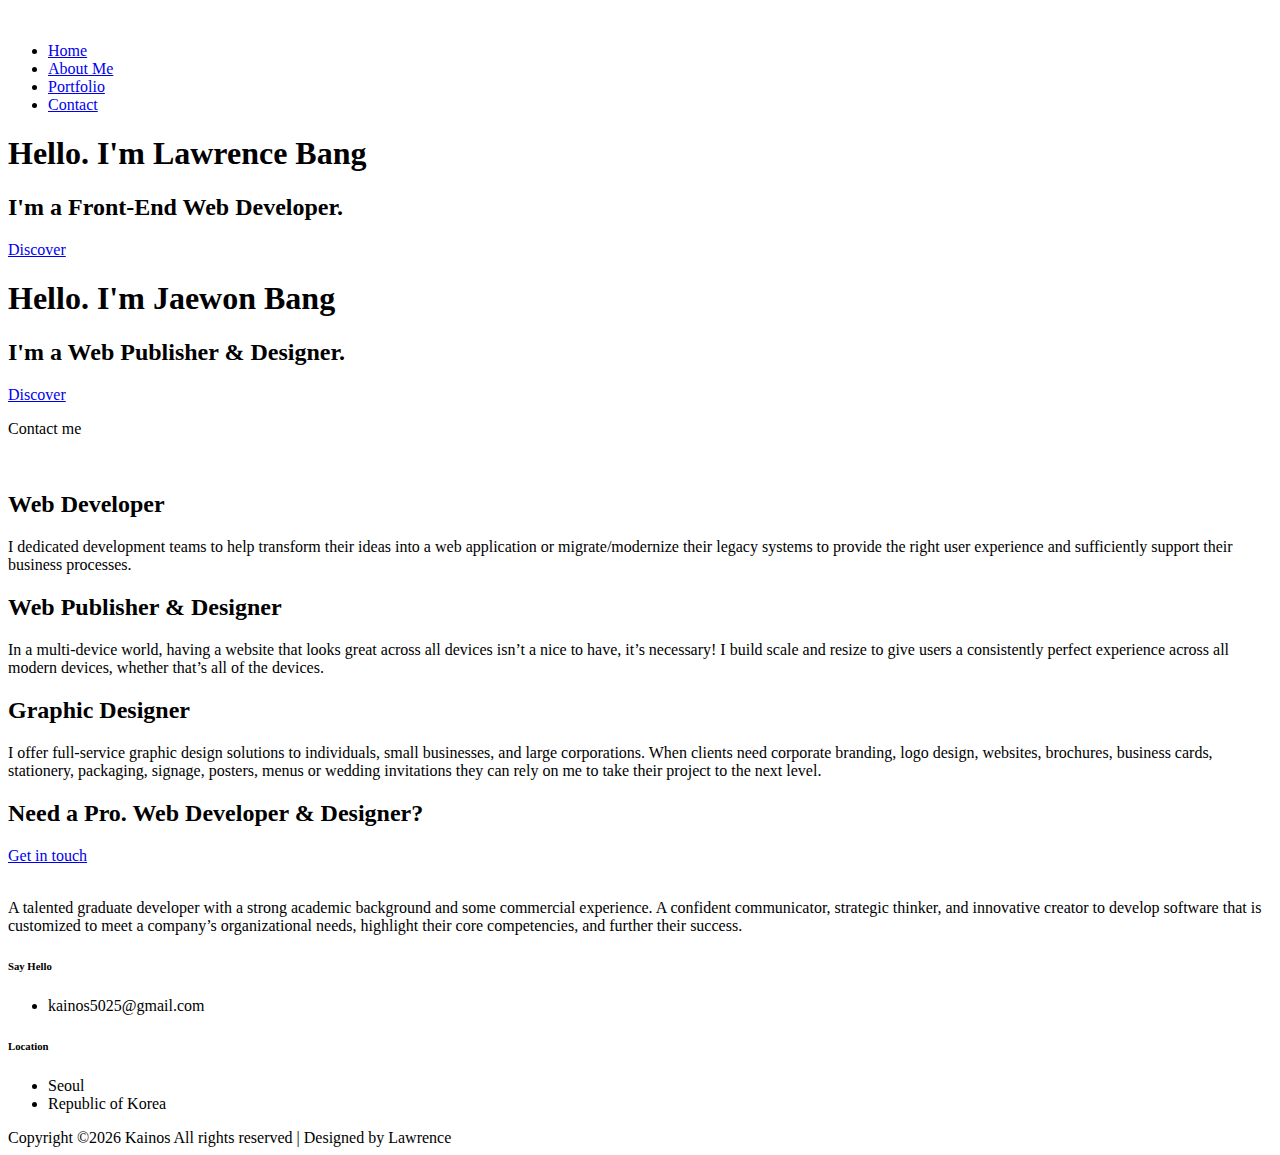
==== index.html @ b934df01 "index" ====
<!DOCTYPE html>
<html lang="zxx">
<head>
	<title>Kainos - Lawrence's Portfolio</title>
	<meta charset="UTF-8">
	<meta name="description" content="Lawrence's Portfolio">
	<meta name="keywords" content="lawrence, portfolio, front-end, webdesigner">
	<meta name="viewport" content="width=device-width, initial-scale=1.0">
	<!-- Favicon -->
	<link href="img/favicon.ico" rel="shortcut icon"/>

	<!-- Google Font -->
	<link href="https://fonts.googleapis.com/css?family=Montserrat:400,400i,500,500i,600,600i,700,700i" rel="stylesheet">

	<!-- Stylesheets -->
	<link rel="stylesheet" href="css/bootstrap.min.css"/>
	<link rel="stylesheet" href="css/font-awesome.min.css"/>
	<link rel="stylesheet" href="css/owl.carousel.min.css"/>
	<link rel="stylesheet" href="css/fullpage.min.css"/>
	<link rel="stylesheet" href="css/magnific-popup.css"/>

	<!-- Main Stylesheets -->
	<link rel="stylesheet" href="css/style.css"/>

	<!--[if lt IE 9]>
		<script src="https://oss.maxcdn.com/html5shiv/3.7.2/html5shiv.min.js"></script>
		<script src="https://oss.maxcdn.com/respond/1.4.2/respond.min.js"></script>
	<![endif]-->

</head>
<body class="home-page">
	<!-- Page Preloder -->
	<div id="preloder">
		<div class="loader"></div>
	</div>

	<!-- Header Section -->
	<header class="header-section">
		<div class="header-warp">
			<!-- logo -->
			<a href="index.html" class="site-logo">
				<img src="img/logo.png" alt="">
			</a>
			<div class="header-social">
				<!-- <a href=""><i class="fa fa-pinterest"></i></a> -->
				<a href=""><i class="fa fa-facebook"></i></a>
				<a href=""><i class="fa fa-instagram"></i></a>
				<!-- <a href=""><i class="fa fa-twitter"></i></a> -->
				<!-- <a href=""><i class="fa fa-dribbble"></i></a> -->
				<!-- <a href=""><i class="fa fa-behance"></i></a> -->
			</div>
			<div class="nav-switch">
				<i class="fa fa-bars"></i>
			</div>
			<!-- menu -->
			<ul class="main-menu">
				<li><a href="index.html">Home</a></li>
				<li><a href="home-2.html">About Me</a></li>
				<li><a href="portfolio.html">Portfolio</a></li>
				<!-- <li><a href="blog.html">News</a></li> -->
				<li><a href="contact.html">Contact</a></li>
			</ul>
		</div>
	</header>
	<!-- Header Section end-->
	                    
	<div id="fullpage">
		<!-- Hero section -->
		<div class="section fp-auto-height" id="hero-section">
			<div class="hero-slider owl-carousel">
				<div class="hs-item set-bg" data-setbg="./img/slider/1.jpg">
					<div class="container text-white">
						<h1>Hello. I'm Lawrence Bang</h1>
						<h2>I'm a Front-End Web Developer.</h2>
						<div class="site-btn animated fadeInUp"><a href="#about"><span>Discover</span></a></div>
					</div>
				</div>
				<div class="hs-item set-bg" data-setbg="./img/slider/2.jpg">
					<div class="container text-white">
						<h1>Hello. I'm Jaewon Bang</h1>
						<h2>I'm a Web Publisher & Designer.</h2>
						<div class="site-btn animated fadeInUp"><a href="#about"><span>Discover</span></a></div>
					</div>
				</div>
			</div>
			<div class="slide-num-holder" id="snh-1"></div>
			<!-- <div class="down-sign">
				<h6>Discover</h6>
				<a href="#about"><img src="img/icons/arrow-down.png" alt=""></a>
			</div> -->
			<div class="contact-link">
				<p>Contact me</p>
				<a href="contact.html"><img src="img/contact.jpg" alt=""></a>
			</div>
		</div>
		<!-- Hero section end -->
		
		<!-- About one Section -->
		<div class="section about-section about-one set-bg" data-setbg="./img/section-bg/1.jpg" id="about">
			<div class="about-content-warp text-white">
				<h2>Web Developer</h2>
				<p>
					I dedicated development teams to help transform their ideas into a web application or migrate/modernize their legacy systems to provide the right user experience and sufficiently support their business processes.
				</p>
				<!-- <div class="site-btn"><span>Read More</span></div> -->
			</div>
		</div>
		<!-- About one Section end-->

		<!-- About two Section -->
		<div class="section about-section about-two set-bg" data-setbg="./img/section-bg/2.jpg">
			<div class="about-content-warp">
				<h2>Web Publisher & Designer</h2>
				<p>
					In a multi-device world, having a website that looks great across all devices isn’t a nice to have, it’s necessary! I build scale and resize to give users a consistently perfect experience across all modern devices, whether that’s all of the devices.
				</p>
				<!-- <div class="site-btn"><span>Read More</span></div> -->
			</div>
		</div>
		<!-- About two Section end -->

		<!-- About three Section -->
		<div class="section about-section about-three set-bg" data-setbg="./img/section-bg/3.jpg">
			<div class="about-content-warp text-white">
				<h2>Graphic Designer</h2>
				<p>
					I offer full-service graphic design solutions to individuals, small businesses, and large corporations. When clients need corporate branding, logo design, websites, brochures, business cards, stationery, packaging, signage, posters, menus or wedding invitations they can rely on me to take their project to the next level.
				</p>
				<!-- <div class="site-btn"><span>Read More</span></div> -->
			</div>
		</div>
		<!-- About three Section end-->
	</div>

	<!-- Banner Section -->
	<section class="banner-section set-bg" data-setbg="./img/banner-bg.jpg">
		<div class="container">
			<div class="row">
				<div class="col-lg-9">
					<h2>Need a Pro. Web Developer & Designer?</h2>
				</div>
				<div class="col-lg-3 text-lg-right text-left">
					<a href="contact.html"><div class="site-btn"><span>Get in touch</span></div></a>
				</div>
			</div>
		</div>
	</section>
	<!-- Banner Section end -->

	<!-- Footer Section -->
	<footer class="footer-section set-bg" data-setbg="img/footer-bg.jpg">
		<div class="container">
			<div class="row">
				<div class="col-lg-6">
					<div class="footer-about">
						<img src="img/logo.png" alt="">
						<p>
							A talented graduate developer with a strong academic background and some commercial experience. A confident communicator, strategic thinker, and innovative creator to develop software that is customized to meet a company’s organizational needs, highlight their core competencies, and further their success.
						</p>
					</div>	
				</div>
				<div class="col-lg-3 col-md-6">
					<div class="footer-info">
						<h6>Say Hello</h6>
						<ul>
							<!-- <li>+82 10 4678 0327</li> -->
							<li>kainos5025@gmail.com</li>
						</ul>
					</div>
				</div>
				<div class="col-lg-3 col-md-6">
					<div class="footer-info">
						<h6>Location</h6>
						<ul>
							<li>Seoul</li>
							<li>Republic of Korea</li>
						</ul>
					</div>
				</div>
			</div>

Copyright &copy;<script>document.write(new Date().getFullYear());</script> Kainos All rights reserved | Designed by <i class="fa fa-heart-o" aria-hidden="true"></i> Lawrence</a>

		</div>
	</footer>
	<!-- Footer Section end-->


	<!--====== Javascripts & Jquery ======-->
	<script src="js/jquery-3.2.1.min.js"></script>
	<script src="js/owl.carousel.min.js"></script>
	<script src="js/mixitup.min.js"></script>
	<script src="js/masonry.pkgd.min.js"></script>
	<script src="js/fullpage.min.js"></script>
	<script src="js/main.js"></script>

	</body>
</html>
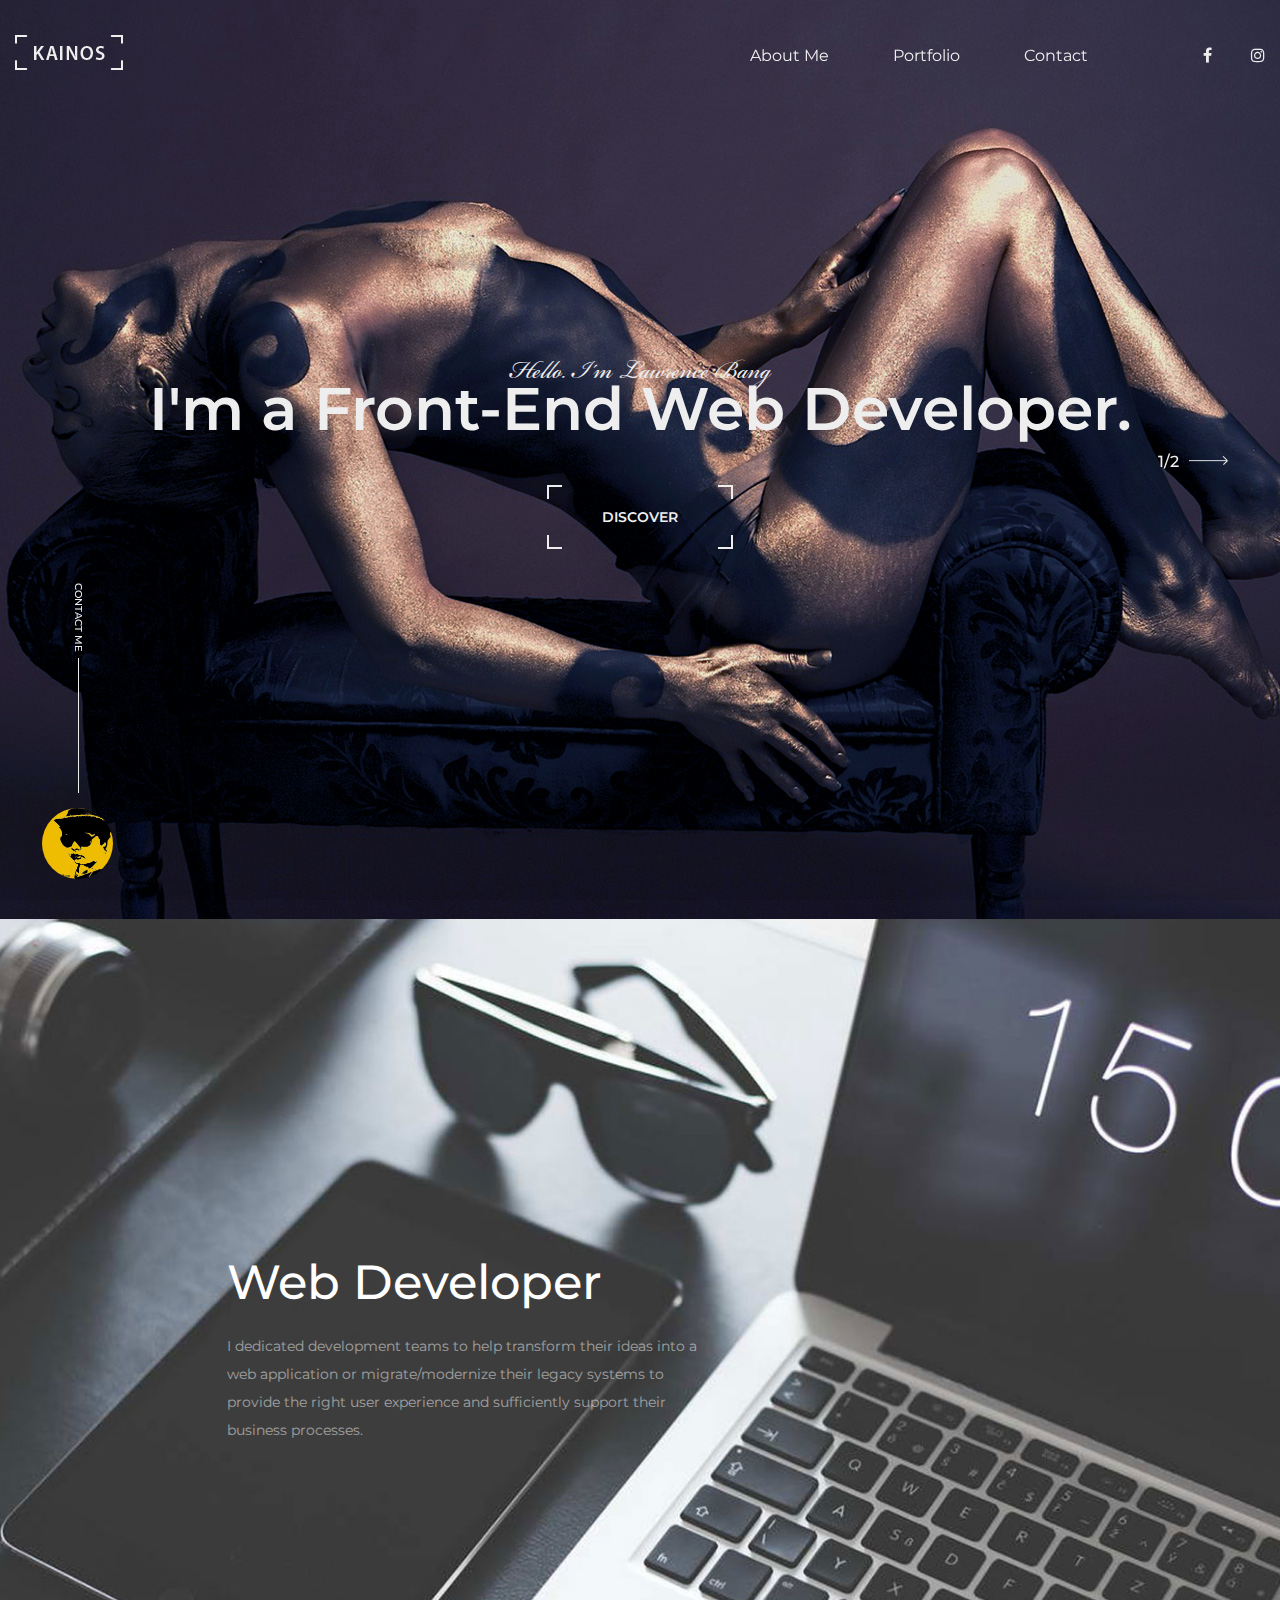
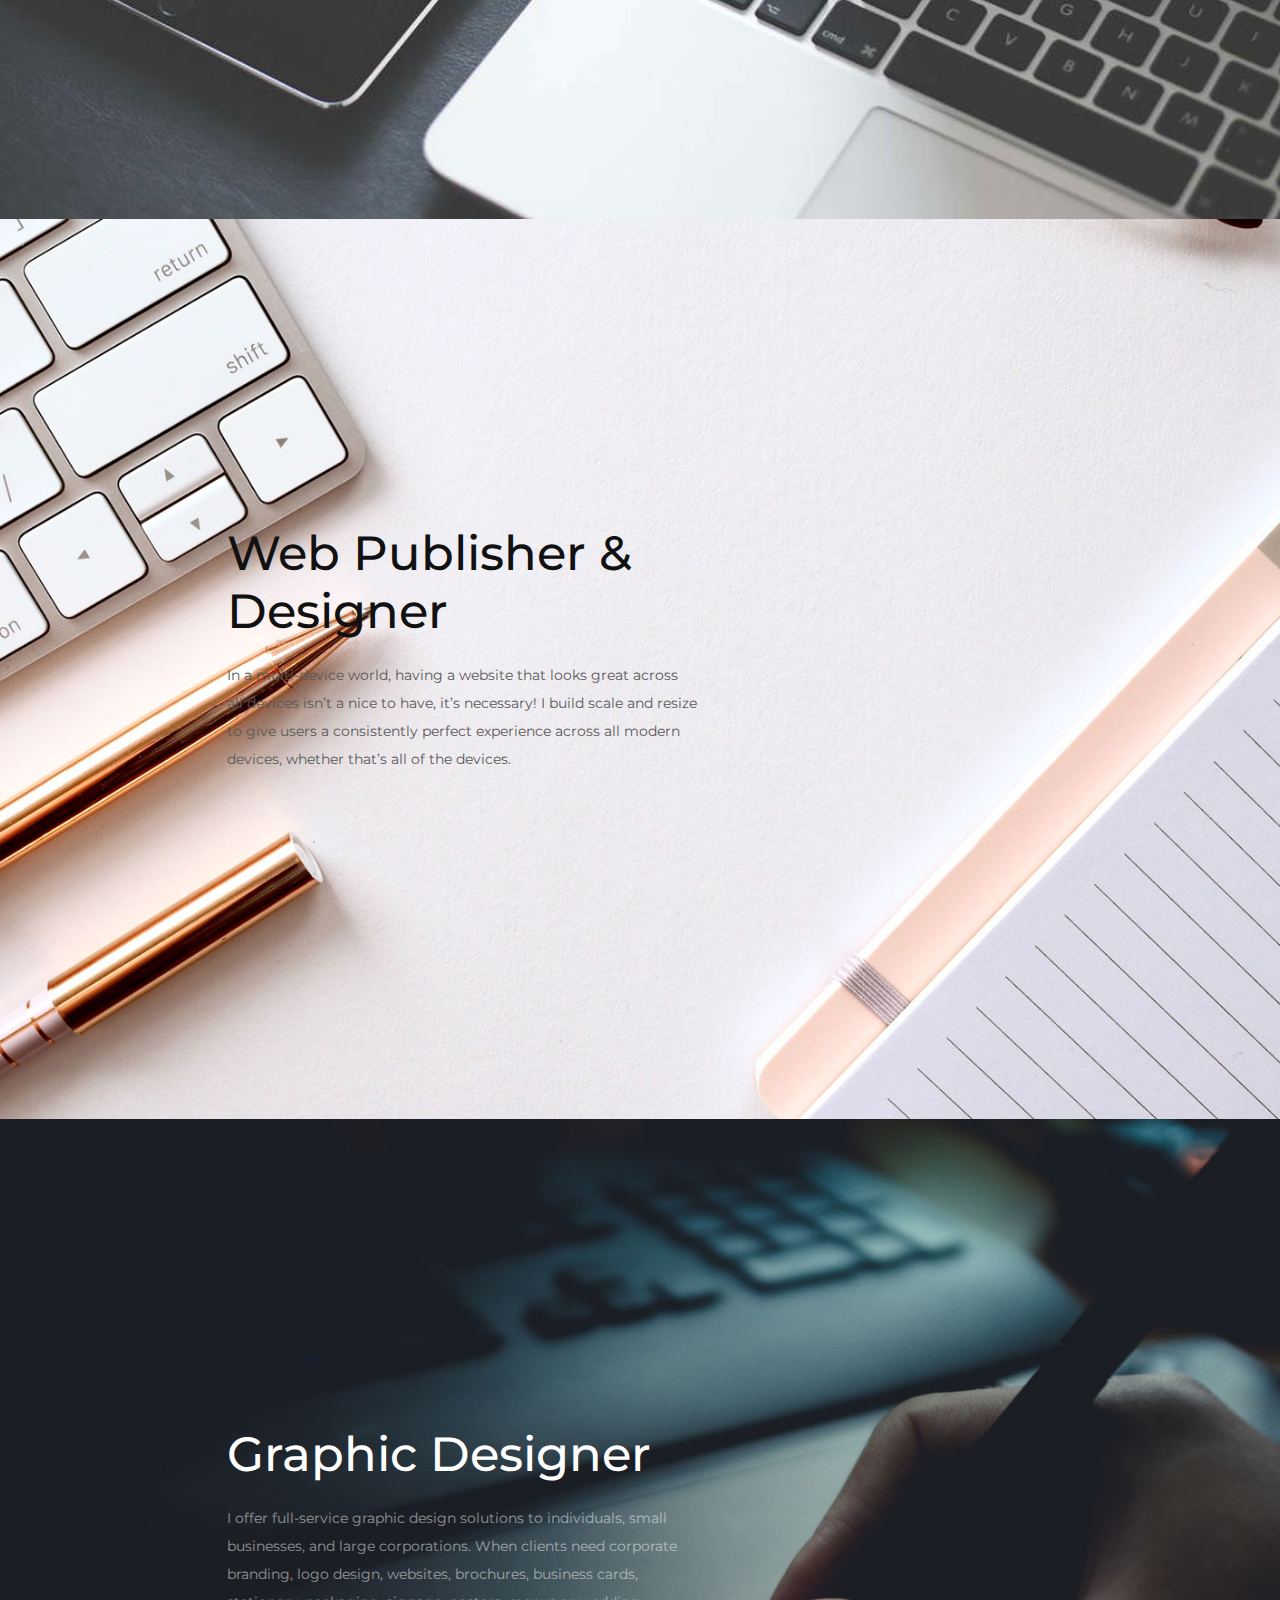
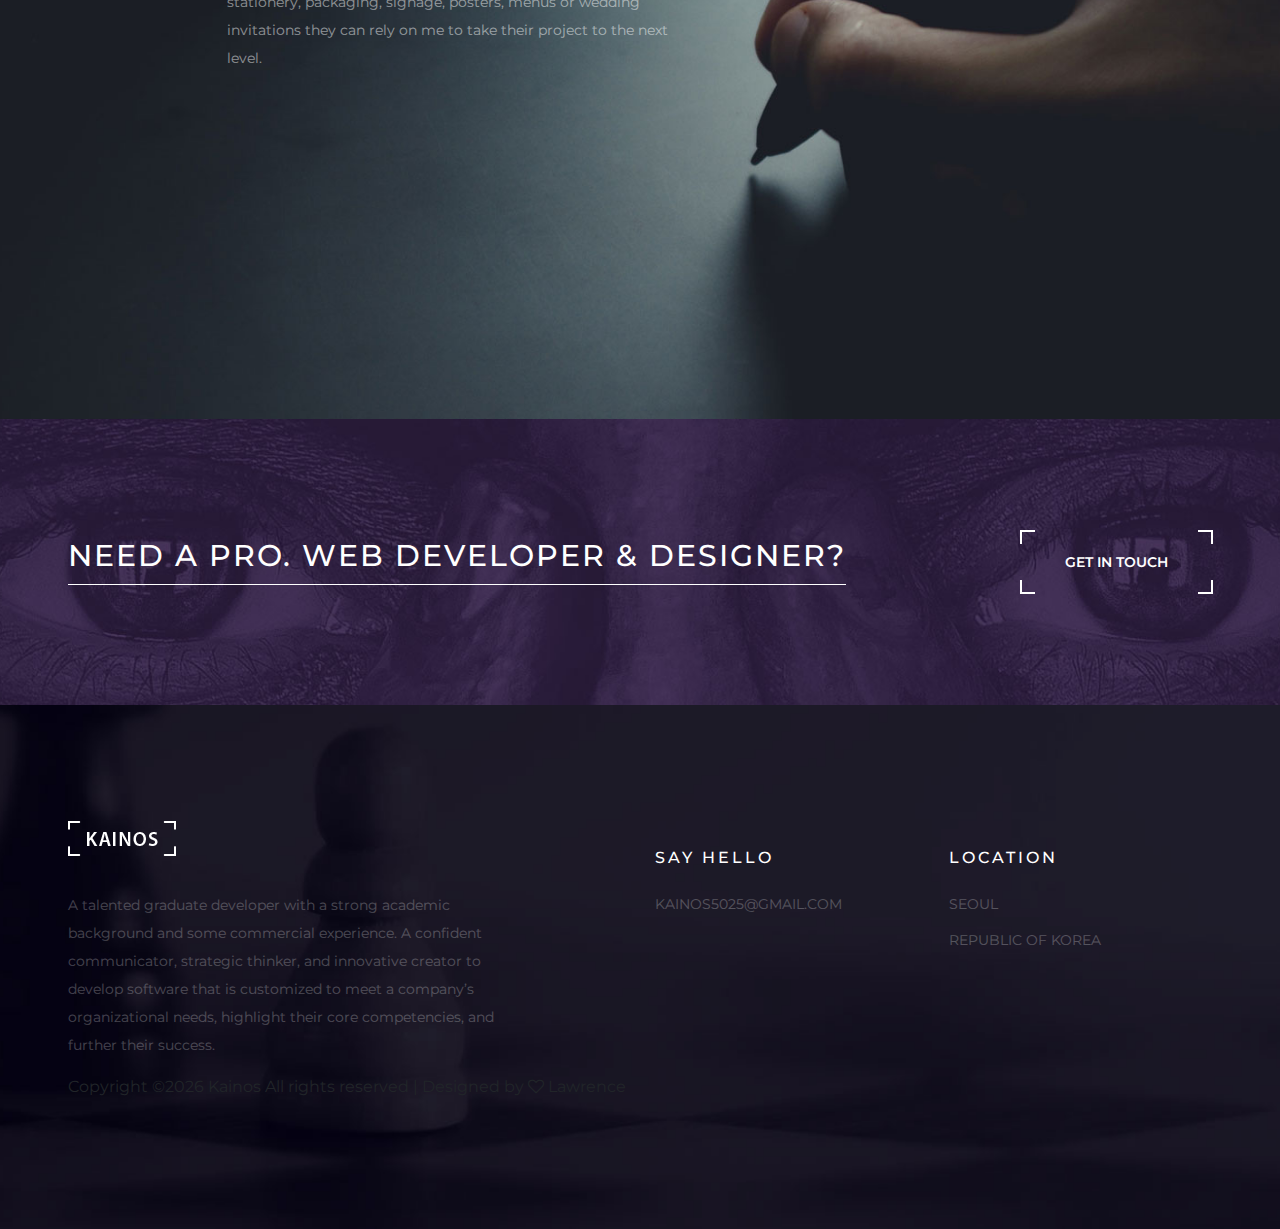
==== commit d9c7727a: "modified" ====
--- a/index.html
+++ b/index.html
@@ -54,7 +54,7 @@
 			</div>
 			<!-- menu -->
 			<ul class="main-menu">
-				<li><a href="index.html">Home</a></li>
+				<!-- <li><a href="index.html">Home</a></li> -->
 				<li><a href="home-2.html">About Me</a></li>
 				<li><a href="portfolio.html">Portfolio</a></li>
 				<!-- <li><a href="blog.html">News</a></li> -->
--- a/css/style.css
+++ b/css/style.css
@@ -0,0 +1,1392 @@
+/******************************************************************
+	Theme Name: 
+	Description: 
+	Author: 
+	Author URI: 
+	Version: 1.0
+	Created: 
+******************************************************************/
+
+/*------------------------------------------------------------------
+	[Table of contents]
+
+	1. Template default CSS
+		- font-face
+	2.  Helper Css
+	3.  Header Section
+	4.  Hero Section
+	5.  About Search
+	6.  Banner Section
+	7.  Footer Property
+	8. Other Pages
+		- Home page 2
+		- Portfilio page
+		- Portfolio single page
+		- Blog Page
+		- Contact Page
+	9. Responsive
+-------------------------------------------------------------------*/
+
+
+
+/*----------------------------------------*/
+/* Template default CSS
+/*----------------------------------------*/
+
+@font-face {
+	font-family: "BickhamScriptPro-Regular";
+	src: url("../fonts/BickhamScriptPro-Regular.woff") format("woff"), url("../fonts/BickhamScriptPro-Regular.woff2") format("woff2");
+	font-weight: normal;
+	font-style: normal;
+}
+
+html,
+body {
+	height: 100%;
+	font-family: "Montserrat", sans-serif;
+	-webkit-font-smoothing: antialiased;
+	font-smoothing: antialiased;
+}
+
+h1,
+h2,
+h3,
+h4,
+h5,
+h6 {
+	margin: 0;
+	color: #111111;
+	font-weight: 600;
+}
+
+h1 {
+	font-size: 70px;
+}
+
+h2 {
+	font-size: 36px;
+}
+
+h3 {
+	font-size: 30px;
+}
+
+h4 {
+	font-size: 24px;
+}
+
+h5 {
+	font-size: 18px;
+}
+
+h6 {
+	font-size: 16px;
+}
+
+p {
+	font-size: 14px;
+	color: #585858;
+	line-height: 2;
+}
+
+img {
+	max-width: 100%;
+}
+
+input:focus,
+select:focus,
+button:focus,
+textarea:focus {
+	outline: none;
+}
+
+a:hover,
+a:focus {
+	text-decoration: none;
+	outline: none;
+}
+
+ul,
+ol {
+	padding: 0;
+	margin: 0;
+}
+
+/*---------------------
+	2. Helper CSS
+-----------------------*/
+
+.section-title {
+	text-align: center;
+}
+
+.section-title h2 {
+	font-size: 36px;
+}
+
+.sp-container {
+	max-width: 1464px;
+	margin: 0 auto;
+	width: 100%;
+}
+
+.set-bg {
+	background-repeat: no-repeat;
+	background-size: cover;
+	background-position: top center;
+}
+
+.spad {
+	padding-top: 105px;
+	padding-bottom: 105px;
+}
+
+.text-white h1,
+.text-white h2,
+.text-white h3,
+.text-white h4,
+.text-white h5,
+.text-white h6,
+.text-white p,
+.text-white span,
+.text-white li,
+.text-white a {
+	color: #fff;
+}
+
+/*---------------------
+  Commom elements
+-----------------------*/
+
+/* buttons */
+
+.site-btn {
+	display: inline-block;
+	border: none;
+	font-size: 14px;
+	font-weight: 600;
+	min-width: 186px;
+	text-transform: uppercase;
+	background: transparent;
+	color: #fff;
+	line-height: normal;
+	cursor: pointer;
+	text-align: center;
+	position: relative;
+}
+
+.site-btn:after,
+.site-btn:before {
+	position: absolute;
+	content: "";
+	width: 15px;
+	height: 14px;
+}
+
+.site-btn:before {
+	border-top: 2px solid #fff;
+	border-left: 2px solid #fff;
+	left: 0;
+	top: 0;
+}
+
+.site-btn:after {
+	border-top: 2px solid #fff;
+	border-right: 2px solid #fff;
+	right: 0;
+	top: 0;
+}
+
+.site-btn span {
+	display: block;
+	padding: 23px 45px;
+}
+
+.site-btn span:after,
+.site-btn span:before {
+	position: absolute;
+	content: "";
+	width: 15px;
+	height: 14px;
+}
+
+.site-btn span:before {
+	border-bottom: 2px solid #fff;
+	border-left: 2px solid #fff;
+	left: 0;
+	bottom: 0;
+}
+
+.site-btn span:after {
+	border-bottom: 2px solid #fff;
+	border-right: 2px solid #fff;
+	right: 0;
+	bottom: 0;
+}
+
+.site-btn.sb-dark {
+	color: #000;
+}
+
+.site-btn.sb-dark:before {
+	border-top: 2px solid #000;
+	border-left: 2px solid #000;
+}
+
+.site-btn.sb-dark:after {
+	border-top: 2px solid #000;
+	border-right: 2px solid #000;
+}
+
+.site-btn.sb-dark span:before {
+	border-bottom: 2px solid #000;
+	border-left: 2px solid #000;
+}
+
+.site-btn.sb-dark span:after {
+	border-bottom: 2px solid #000;
+	border-right: 2px solid #000;
+}
+
+/* Preloder */
+
+#preloder {
+	position: fixed;
+	width: 100%;
+	height: 100%;
+	top: 0;
+	left: 0;
+	z-index: 999999;
+	background: #000;
+}
+
+.loader {
+	width: 40px;
+	height: 40px;
+	position: absolute;
+	top: 50%;
+	left: 50%;
+	margin-top: -13px;
+	margin-left: -13px;
+	border-radius: 60px;
+	animation: loader 0.8s linear infinite;
+	-webkit-animation: loader 0.8s linear infinite;
+}
+
+@keyframes loader {
+	0% {
+		-webkit-transform: rotate(0deg);
+		transform: rotate(0deg);
+		border: 4px solid #f44336;
+		border-left-color: transparent;
+	}
+	50% {
+		-webkit-transform: rotate(180deg);
+		transform: rotate(180deg);
+		border: 4px solid #673ab7;
+		border-left-color: transparent;
+	}
+	100% {
+		-webkit-transform: rotate(360deg);
+		transform: rotate(360deg);
+		border: 4px solid #f44336;
+		border-left-color: transparent;
+	}
+}
+
+@-webkit-keyframes loader {
+	0% {
+		-webkit-transform: rotate(0deg);
+		border: 4px solid #f44336;
+		border-left-color: transparent;
+	}
+	50% {
+		-webkit-transform: rotate(180deg);
+		border: 4px solid #673ab7;
+		border-left-color: transparent;
+	}
+	100% {
+		-webkit-transform: rotate(360deg);
+		border: 4px solid #f44336;
+		border-left-color: transparent;
+	}
+}
+
+/*  Fullpage plugin */
+
+#fp-nav.fp-right {
+	right: 100px;
+}
+
+#fp-nav ul li {
+	margin: 16px;
+}
+
+#fp-nav ul li a span {
+	width: 14px !important;
+	height: 14px !important;
+	background: transparent;
+	border: 1px solid #565656;
+	margin: 0 !important;
+}
+
+#fp-nav ul li a.active span,
+#fp-nav ul li:hover a.active span {
+	width: 14px;
+	height: 14px;
+	border: 1px solid #020202;
+	background: #020202;
+}
+
+.home-page.fp-viewing-0 #fp-nav {
+	display: none !important;
+}
+
+.home-page.fp-viewing-1 #fp-nav ul li a span,
+.home-page.fp-viewing-3 #fp-nav ul li a span {
+	border: 1px solid #fff;
+}
+
+.home-page.fp-viewing-1 #fp-nav ul li a.active span,
+.home-page.fp-viewing-1 #fp-nav ul li:hover a.active span,
+.home-page.fp-viewing-3 #fp-nav ul li a.active span,
+.home-page.fp-viewing-3 #fp-nav ul li:hover a.active span {
+	border: 1px solid #fff;
+	background: #fff;
+}
+
+.home-page-two.fp-viewing-0 #fp-nav ul li a span,
+.home-page-two.fp-viewing-2 #fp-nav ul li a span {
+	border: 1px solid #fff;
+}
+
+.home-page-two.fp-viewing-0 #fp-nav ul li a.active span,
+.home-page-two.fp-viewing-0 #fp-nav ul li:hover a.active span,
+.home-page-two.fp-viewing-2 #fp-nav ul li a.active span,
+.home-page-two.fp-viewing-2 #fp-nav ul li:hover a.active span {
+	border: 1px solid #fff;
+	background: #fff;
+}
+
+/*------------------
+  3. Header section
+---------------------*/
+
+.header-section {
+	position: absolute;
+	width: 100%;
+	left: 0;
+	top: 0;
+	padding: 0 15px;
+	z-index: 999;
+}
+
+.header-warp {
+	padding-top: 35px;
+	max-width: 1464px;
+	margin: 0 auto;
+}
+
+.site-logo {
+	display: inline-block;
+	float: left;
+}
+
+.header-social {
+	float: right;
+}
+
+.header-social a {
+	display: inline-block;
+	color: #fff;
+	margin-left: 35px;
+	padding: 9px 0;
+}
+
+.nav-switch {
+	display: none;
+}
+
+.main-menu {
+	list-style: none;
+	float: right;
+	padding-right: 220px;
+}
+
+.main-menu li {
+	display: inline-block;
+}
+
+.main-menu li a {
+	display: block;
+	font-size: 16px;
+	color: #fff;
+	margin-right: 60px;
+	padding: 9px 0;
+}
+
+.main-menu li:last-child a {
+	margin-right: 0;
+}
+
+.header-default-bg {
+	padding-bottom: 27px;
+	position: relative;
+	overflow: hidden;
+}
+
+/* ----------------
+  4. Hero section
+---------------------*/
+
+.hs-item {
+	height: 919px;
+	display: -webkit-box;
+	display: -ms-flexbox;
+	display: flex;
+	-webkit-box-align: center;
+	    -ms-flex-align: center;
+	        align-items: center;
+	-webkit-box-pack: center;
+	    -ms-flex-pack: center;
+	        justify-content: center;
+	text-align: center;
+}
+
+.hs-item h1 {
+	font-size: 36px;
+	font-family: "BickhamScriptPro-Regular";
+	font-weight: 400;
+	line-height: 0.1;
+}
+
+.hs-item h2 {
+	font-size: 60px;
+	margin-bottom: 40px;
+}
+
+.hero-slider.owl-carousel .owl-nav {
+	position: absolute;
+	top: 50%;
+	margin-top: -12px;
+	right: 52px;
+}
+
+.slide-num-holder {
+	position: absolute;
+	top: 50%;
+	right: 101px;
+	z-index: 99;
+	color: #fff;
+	font-weight: 500;
+	margin-top: -10px;
+	font-size: 16px;
+}
+
+.down-sign {
+	width: 60px;
+	position: absolute;
+	bottom: 37px;
+	left: calc(50% - 30px);
+	z-index: 99;
+	text-align: center;
+}
+
+.down-sign h6 {
+	font-size: 10px;
+	font-weight: 500;
+	text-transform: uppercase;
+	color: #fff;
+	margin-bottom: 10px;
+}
+
+.contact-link {
+	position: absolute;
+	left: 42px;
+	bottom: 40px;
+	z-index: 99;
+}
+
+.contact-link:after {
+	position: absolute;
+	content: "";
+	height: 135px;
+	width: 1px;
+	left: 50%;
+	top: 50px;
+	background: #fff;
+}
+
+.contact-link p {
+	font-size: 10px;
+	text-transform: uppercase;
+	color: #fff;
+	font-weight: 500;
+	-webkit-transform: rotate(90deg);
+	        transform: rotate(90deg);
+	margin-bottom: 180px;
+}
+
+.contact-link img {
+	width: 71px;
+	height: 71px;
+	border-radius: 50%;
+}
+
+
+/* ----------------
+  5. About section
+---------------------*/
+
+.about-section {
+	padding-left: 227px;
+}
+
+.about-content-warp {
+	max-width: 470px;
+}
+
+.about-content-warp h2 {
+	font-size: 48px;
+	font-weight: 500;
+	margin-bottom: 20px;
+}
+
+.about-content-warp p {
+	margin-bottom: 40px;
+}
+
+.about-content-warp.text-white p {
+	opacity: 0.5;
+}
+
+/* ----------------
+  6. Banner section
+---------------------*/
+
+.banner-section {
+	padding: 111px 0;
+}
+
+.banner-section h2 {
+	display: inline-block;
+	padding-bottom: 10px;
+	padding-top: 8px;
+	font-size: 30px;
+	font-weight: 500;
+	color: #fff;
+	text-transform: uppercase;
+	letter-spacing: 2px;
+	border-bottom: 1px solid #fff;
+}
+
+.footer-section {
+	padding: 116px 0 130px;
+}
+
+.footer-about {
+	max-width: 470px;
+}
+
+.footer-about img {
+	margin-bottom: 35px;
+}
+
+.footer-about p {
+	color: #fff;
+	opacity: 0.25;
+}
+
+/* ----------------
+  7. Footer section
+---------------------*/
+
+.footer-info {
+	padding-top: 27px;
+}
+
+.footer-info h6 {
+	color: #fff;
+	text-transform: uppercase;
+	margin-bottom: 27px;
+	font-weight: 500;
+	letter-spacing: 3px;
+}
+
+.footer-info ul {
+	list-style: none;
+}
+
+.footer-info ul li {
+	color: #fff;
+	opacity: 0.25;
+	font-size: 14px;
+	text-transform: uppercase;
+	margin-bottom: 15px;
+}
+
+/* ----------------
+ Other Pages
+--------------------
+====================*/
+
+/* ----------------
+  Home page 2
+ ---------------------*/
+
+.hero-section-2 {
+	height: 920px;
+	padding: 0px 150px;
+}
+
+.hero-content {
+	max-width: 585px;
+}
+
+.hero-content h2 {
+	font-size: 60px;
+	font-weight: 600;
+	margin-bottom: 40px;
+}
+
+.hero-content p {
+	font-weight: 500;
+	font-size: 14px;
+	opacity: 0.5;
+	margin-bottom: 55px;
+}
+
+.testimonial-content {
+	text-align: center;
+	padding: 80px 15px;
+}
+
+.testimonial-content h2 {
+	font-size: 48px;
+	font-weight: 500;
+	margin-bottom: 55px;
+}
+
+.testimonial-content p {
+	font-size: 18px;
+	color: #000;
+	opacity: 0.5;
+	font-style: italic;
+	margin-bottom: 50px;
+}
+
+.testimonial-content .testi-avatar {
+	width: 58px;
+	height: 58px;
+	border-radius: 50%;
+	margin-bottom: 30px;
+}
+
+.testimonial-content h6 {
+	font-size: 14px;
+	font-style: italic;
+	color: #000;
+	margin-bottom: 100px;
+}
+
+.testimonial-content h6 span {
+	color: #a2a2a2;
+}
+
+.sp-about-section {
+	padding: 80px 15px;
+}
+
+.sp-about-section .sp-about-content {
+	margin-bottom: 110px;
+}
+
+.sp-about-section .sp-about-content h2 {
+	font-size: 48px;
+	padding-top: 5px;
+	margin-bottom: 40px;
+}
+
+.sp-about-section .sp-about-content p {
+	color: #fff;
+	opacity: 0.5;
+}
+
+.sp-about-section .sp-about-text {
+	padding-top: 50px;
+	padding-right: 50px;
+	padding-left: 70px;
+}
+
+.fact-item h2 {
+	font-size: 72px;
+	font-weight: 500;
+	color: #fff;
+}
+
+.fact-item p {
+	font-size: 24px;
+	color: #fff;
+	line-height: normal;
+}
+
+
+/* ----------------
+  Portfilio page
+ ---------------------*/
+.portfilio-page {
+	padding-top: 278px;
+	background: #05020d;
+	z-index: 1;
+	position: relative;
+}
+
+.portfolios-area {
+	display: block;
+}
+
+.portfolio-item {
+	width: 25%;
+	float: left;
+}
+
+.portfolio-item.__big {
+	width: 50%;
+}
+
+.grid-sizer {
+	width: 25%;
+}
+
+.portfolio-intro {
+	padding-left: 220px;
+}
+
+.portfolio-intro h2 {
+	font-size: 60px;
+	font-weight: 600;
+	margin-bottom: 85px;
+}
+
+.portfolio-intro .portfolio-filter {
+	list-style: none;
+}
+
+.portfolio-intro .portfolio-filter li {
+	display: inline-block;
+	font-size: 14px;
+	font-weight: 500;
+	margin-right: 55px;
+	padding: 0 2px 3px;
+	cursor: pointer;
+	margin-bottom: 20px;
+}
+
+.portfolio-intro .portfolio-filter li.mixitup-control-active {
+	border-bottom: 3px solid #fff;
+}
+
+.portfolio-next-btn {
+	display: -webkit-box;
+	display: -ms-flexbox;
+	display: flex;
+	-webkit-box-pack: center;
+	    -ms-flex-pack: center;
+	        justify-content: center;
+	-webkit-box-align: center;
+	    -ms-flex-align: center;
+	        align-items: center;
+}
+
+.portfolio-next-btn h3 {
+	font-weight: 500;
+	color: #fff;
+}
+
+/* ---------------------
+ Portfolio single page
+------------------------*/
+
+.portfilio-single {
+	height: 918px;
+	padding: 270px 30px 0;
+}
+
+.portfolio-single-content {
+	max-width: 590px;
+}
+
+.portfolio-single-content span {
+	font-size: 14px;
+	font-weight: 500;
+}
+
+.portfolio-single-content h2 {
+	font-size: 72px;
+	font-weight: 600;
+	margin-bottom: 30px;
+}
+
+.portfolio-single-content p {
+	opacity: 0.5;
+	margin-bottom: 30px;
+}
+
+.portfolio-single-content ul {
+	list-style: none;
+	padding-top: 20px;
+}
+
+.portfolio-single-content ul li {
+	color: #000;
+	font-size: 14px;
+	color: #fff;
+	margin-bottom: 15px;
+}
+
+.portfolio-single-content ul li h6 {
+	font-size: 14px;
+	width: 63px;
+	display: inline-block;
+}
+
+.portfolio-single-content ul li span {
+	opacity: 0.5;
+}
+
+.portfolio-slider-warp {
+	position: relative;
+}
+
+.portfolio-slider-warp .owl-carousel .owl-nav {
+	position: absolute;
+	top: 50%;
+	margin-top: -12px;
+	right: 52px;
+}
+
+.portfolio-slider-warp .slide-num-holder {
+	position: absolute;
+	top: 50%;
+	right: 101px;
+	z-index: 99;
+	color: #fff;
+	font-weight: 500;
+	margin-top: -10px;
+	font-size: 16px;
+}
+
+.portfolio-slider-warp .center img {
+	border: 2px solid #fff;
+}
+
+/* ----------------
+  Blog Page
+---------------------*/
+
+.blog-page {
+	padding-top: 120px;
+	padding-bottom: 107px;
+}
+
+.blog-item {
+	margin-bottom: 58px;
+}
+
+.blog-thumb {
+	position: relative;
+	margin-bottom: 35px;
+}
+
+.blog-date {
+	position: absolute;
+	width: 163px;
+	height: 47px;
+	top: 36px;
+	left: -65px;
+	text-align: center;
+	padding-top: 12px;
+	font-size: 12px;
+	color: #fff;
+	font-weight: 500;
+	background: #1a1420;
+	border: 2px solid #fff;
+}
+
+.blog-content h3 {
+	margin-bottom: 15px;
+}
+
+.blog-content p {
+	color: #000;
+	opacity: 0.5;
+	font-weight: 500;
+	margin-bottom: 25px;
+}
+
+.blog-metas {
+	margin-bottom: 30px;
+}
+
+.blog-metas .blog-meta {
+	display: inline-block;
+	margin-right: 13px;
+	padding-right: 13px;
+	font-size: 12px;
+	color: #565656;
+	font-weight: 50;
+	position: relative;
+}
+
+.blog-metas .blog-meta:after {
+	position: absolute;
+	content: "|";
+	right: -1px;
+	top: 0;
+	font-size: 12px;
+}
+
+.blog-metas .blog-meta:last-child {
+	margin-right: 0;
+	padding-right: 0;
+}
+
+.blog-metas .blog-meta:last-child:after {
+	display: none;
+}
+
+.sb-widget {
+	margin-bottom: 55px;
+}
+
+.sb-widget .sb-title {
+	font-weight: 600;
+	font-size: 18px;
+	margin-bottom: 30px;
+}
+
+.sb-widget .sb-search input {
+	width: 100%;
+	height: 34px;
+	border: none;
+	font-size: 12px;
+	padding: 10px 22px;
+	border-bottom: 2px solid #1a1624;
+	background: #f7f6fa;
+}
+
+.sb-widget ul {
+	list-style: none;
+}
+
+.sb-widget ul li {
+	margin-bottom: 10px;
+}
+
+.sb-widget ul li a {
+	font-size: 14px;
+	color: #000;
+	opacity: 0.5;
+	font-weight: 500;
+}
+
+.sb-latest-post {
+	padding-top: 15px;
+}
+
+.sb-latest-post .sbl-item {
+	margin-top: 25px;
+}
+
+.sb-latest-post img {
+	margin-bottom: 20px;
+}
+
+.sb-latest-post span {
+	font-size: 12px;
+	font-weight: 600;
+}
+
+.sb-latest-post h4 {
+	font-size: 18px;
+	padding-top: 2px;
+	padding-bottom: 3px;
+}
+
+.sb-latest-post p {
+	font-size: 14px;
+	color: #000;
+	opacity: 0.5;
+}
+
+.site-pagination {
+	padding-top: 50px;
+}
+
+.site-pagination a {
+	display: -webkit-inline-box;
+	display: -ms-inline-flexbox;
+	display: inline-flex;
+	height: 37px;
+	min-width: 37px;
+	-webkit-box-align: center;
+	    -ms-flex-align: center;
+	        align-items: center;
+	-webkit-box-pack: center;
+	    -ms-flex-pack: center;
+	        justify-content: center;
+	color: #b7b7b7;
+	font-size: 14px;
+}
+
+.site-pagination .active {
+	color: #020202;
+	border: 2px solid #1b1c2e;
+}
+
+/* ----------------
+  Contact Page
+---------------------*/
+
+.contact-page {
+	padding-left: 15px;
+	padding-right: 15px;
+	padding-top: 235px;
+	padding-bottom: 120px;
+}
+
+.contact-text h2 {
+	font-size: 48px;
+	font-weight: 500;
+	margin-bottom: 30px;
+}
+
+.contact-text p {
+	opacity: 0.5;
+	margin-bottom: 50px;
+}
+
+.contact-text ul {
+	list-style: none;
+}
+
+.contact-text ul li {
+	font-size: 15px;
+	font-weight: 500;
+	margin-bottom: 18px;
+}
+
+.contact-text ul li h6 {
+	font-size: 15px;
+	font-weight: 500;
+	display: inline-block;
+	width: 83px;
+}
+
+.contact-form input,
+.contact-form textarea {
+	width: 100%;
+	border: none;
+	font-size: 12px;
+	color: #fff;
+	padding-bottom: 22px;
+	margin-bottom: 25px;
+	font-weight: 500;
+	border-bottom: 1px solid #fff;
+	background: transparent;
+}
+
+.contact-form textarea {
+	height: 220px;
+	margin-bottom: 50px;
+}
+
+.newsletter-section {
+	padding-top: 105px;
+	padding-bottom: 95px;
+}
+
+.newsletter-section h3 {
+	color: #FFF;
+	font-weight: 500;
+	text-transform: uppercase;
+	padding: 30px 0;
+}
+
+.newsletter-form input {
+	width: calc(100% - 240px);
+	border: none;
+	font-size: 14px;
+	color: #fff;
+	padding-bottom: 22px;
+	margin-bottom: 25px;
+	font-weight: 500;
+	border-bottom: 2px solid #fff;
+	background: transparent;
+	margin-right: 45px;
+}
+
+/* ----------------
+  9. Responsive
+---------------------*/
+
+@media (min-width: 1200px) {
+	.container {
+		max-width: 1175px;
+	}
+}
+
+@media (max-width: 1300px) {
+	.main-menu {
+		padding-right: 80px;
+	}
+	.portfolio-intro {
+		padding-left: 60px;
+	}
+	.portfolio-intro h2 {
+		font-size: 45px;
+		margin-bottom: 30px;
+	}
+	.portfolio-intro .portfolio-filter li {
+		margin-right: 30px;
+	}
+	.blog-date {
+		left: -15px;
+	}
+}
+
+/* Medium screen : 992px. */
+
+@media only screen and (min-width: 992px) and (max-width: 1199px) {
+	.main-menu li a {
+		margin-right: 25px;
+	}
+	.header-social a {
+		margin-left: 20px;
+	}
+	.banner-section h2 {
+		font-size: 27px;
+	}
+	.about-section {
+		padding-left: 150px;
+	}
+	.sp-about-section .sp-about-content h2 {
+		font-size: 30px;
+	}
+}
+
+/* Tablet :768px. */
+
+@media only screen and (min-width: 768px) and (max-width: 991px) {
+	.header-warp {
+		text-align: center;
+	}
+	.site-logo {
+		float: none;
+		display: inline-block;
+		margin-bottom: 20px;
+	}
+	.header-social,
+	.main-menu {
+		float: none;
+		margin-right: 0;
+		padding-right: 0;
+	}
+	.main-menu li a {
+		margin-right: 30px;
+	}
+	.header-social a {
+		margin-left: 25px;
+	}
+	.header-social a:first-child {
+		margin-left: 0;
+	}
+	.about-section {
+		padding-left: 120px;
+	}
+	.banner-section h2 {
+		font-size: 27px;
+		margin-bottom: 50px;
+	}
+	.sp-about-section .sp-about-text {
+		padding-left: 0;
+	}
+	.grid-item.portfolio-item.__big.__wide {
+		height: auto !important;
+		padding-bottom: 50px;
+	}
+	.portfolio-item {
+		width: 50%;
+	}
+	.portfolio-item.__big {
+		width: 100%;
+	}
+	.sidebar {
+		padding-top: 50px;
+	}
+	.contact-page {
+		padding: 230px 80px 120px;
+	}
+	.contact-form {
+		padding-top: 80px;
+	}
+}
+
+/* Large Mobile :480px. */
+
+@media only screen and (max-width: 767px) {
+	.header-warp {
+		text-align: center;
+	}
+	.site-logo {
+		float: none;
+		display: inline-block;
+		margin-bottom: 20px;
+	}
+	.header-social,
+	.main-menu {
+		float: none;
+		margin-right: 0;
+		padding-right: 0;
+	}
+	.header-social a {
+		margin-left: 25px;
+	}
+	.header-social a:first-child {
+		margin-left: 0;
+	}
+	.nav-switch {
+		display: inline-block;
+		color: #fff;
+		width: 40px;
+		height: 40px;
+		font-size: 22px;
+		border: 1px solid #8c8c8c;
+		border-radius: 50%;
+		padding-top: 3px;
+		cursor: pointer;
+	}
+	.header-default-bg {
+		overflow: visible;
+	}
+	.header-default-bg .main-menu {
+		top: 100%;
+	}
+	.main-menu {
+		display: none;
+		background: #fff;
+		width: calc(100% - 30px);
+		position: absolute;
+		top: calc(100% + 10px);
+		left: 15px;
+		padding-right: 0;
+		-webkit-box-shadow: 0px 14px 40px rgba(0, 0, 0, 0.35);
+		        box-shadow: 0px 14px 40px rgba(0, 0, 0, 0.35);
+	}
+	.main-menu li {
+		display: block;
+	}
+	.main-menu li a {
+		display: block;
+		font-size: 16px;
+		color: #141325;
+		margin-right: 0;
+		padding: 14px 23px;
+		font-weight: 500;
+		text-align: left;
+		border-bottom: 1px solid #f1f1f1;
+	}
+	.contact-link {
+		display: none;
+	}
+	.hs-item {
+		padding-top: 300px;
+		padding-bottom: 200px;
+		height: auto;
+	}
+	.hs-item h1 {
+		font-size: 22px;
+	}
+	.hs-item h2 {
+		font-size: 34px;
+		padding-top: 10px;
+		margin-bottom: 20px;
+	}
+	.home-page .slide-num-holder,
+	.home-page .hero-slider.owl-carousel .owl-nav {
+		top: 40%;
+	}
+	.home-page .slide-num-holder {
+		right: 70px;
+	}
+	.home-page .hero-slider.owl-carousel .owl-nav {
+		right: 15px;
+	}
+	.about-section {
+		padding: 80px 20px;
+	}
+	.about-two {
+		background-position: left 20% center;
+	}
+	.banner-section h2 {
+		font-size: 27px;
+		margin-bottom: 50px;
+	}
+	.hero-section-2 {
+		height: auto;
+		padding: 230px 30px 200px;
+	}
+	.hero-section-2 .hero-content h2 {
+		font-size: 35px;
+	}
+	.testimonial-content h2 {
+		font-size: 30px;
+	}
+	.sp-about-section .sp-about-text {
+		padding-left: 0;
+	}
+	.fact-item {
+		margin-bottom: 40px;
+	}
+	.grid-item.portfolio-item.__big.__wide {
+		height: auto !important;
+		padding-bottom: 50px;
+	}
+	.portfolio-item {
+		width: 50%;
+	}
+	.portfolio-item.__big {
+		width: 100%;
+	}
+	.portfilio-single {
+		height: auto;
+		padding-bottom: 80px;
+	}
+	.portfilio-single .portfolio-single-content h2 {
+		font-size: 35px;
+	}
+}
+
+/* Small Mobile :320px. */
+
+@media only screen and (max-width: 479px) {
+	.portfolio-intro {
+		padding: 0 15px 80px;
+	}
+	.portfolio-item {
+		width: 100%;
+	}
+	.newsletter-form input {
+		width: 100%;
+		margin-bottom: 30px;
+		margin-right: 0;
+	}
+	.portfolio-slider-warp .center img {
+		border: none;
+	}
+	.contact-text h2,
+	.portfolio-intro h2 {
+    font-size: 35px;
+		font-size: 30px;	
+	}
+}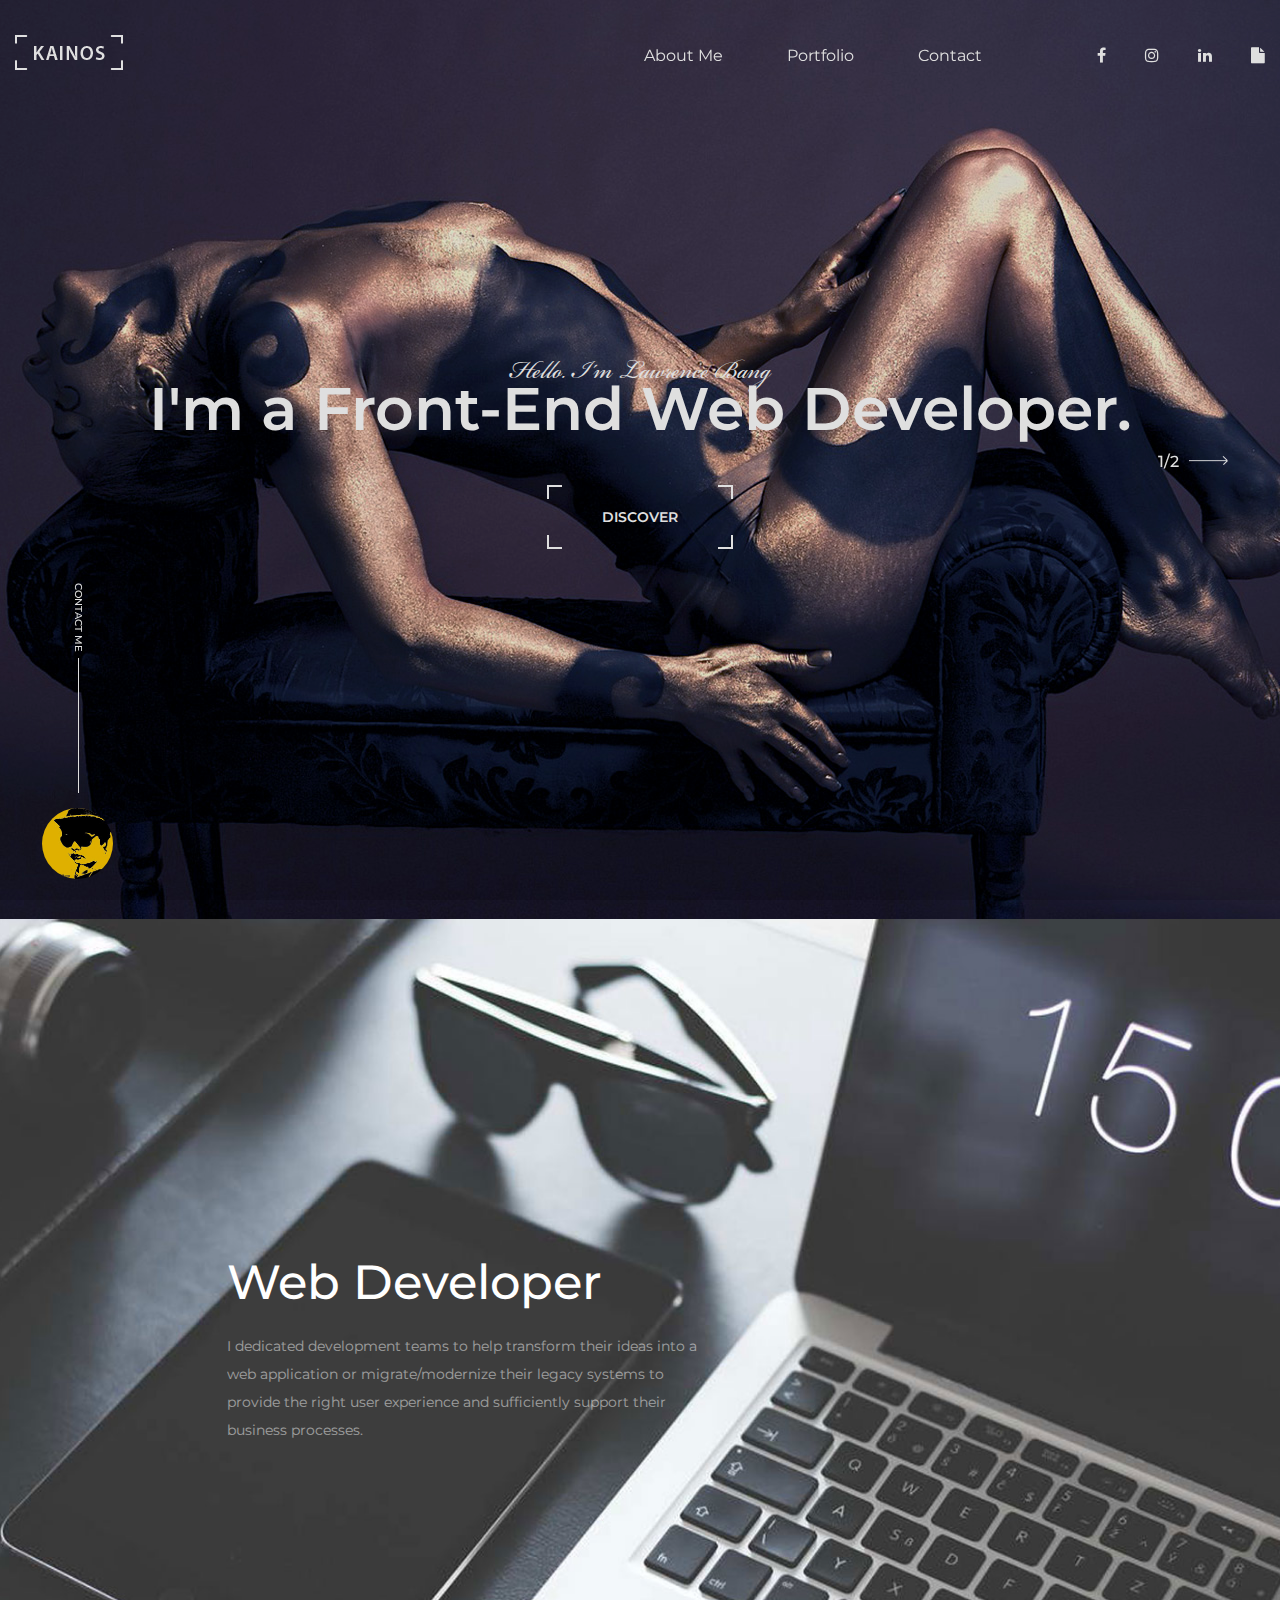
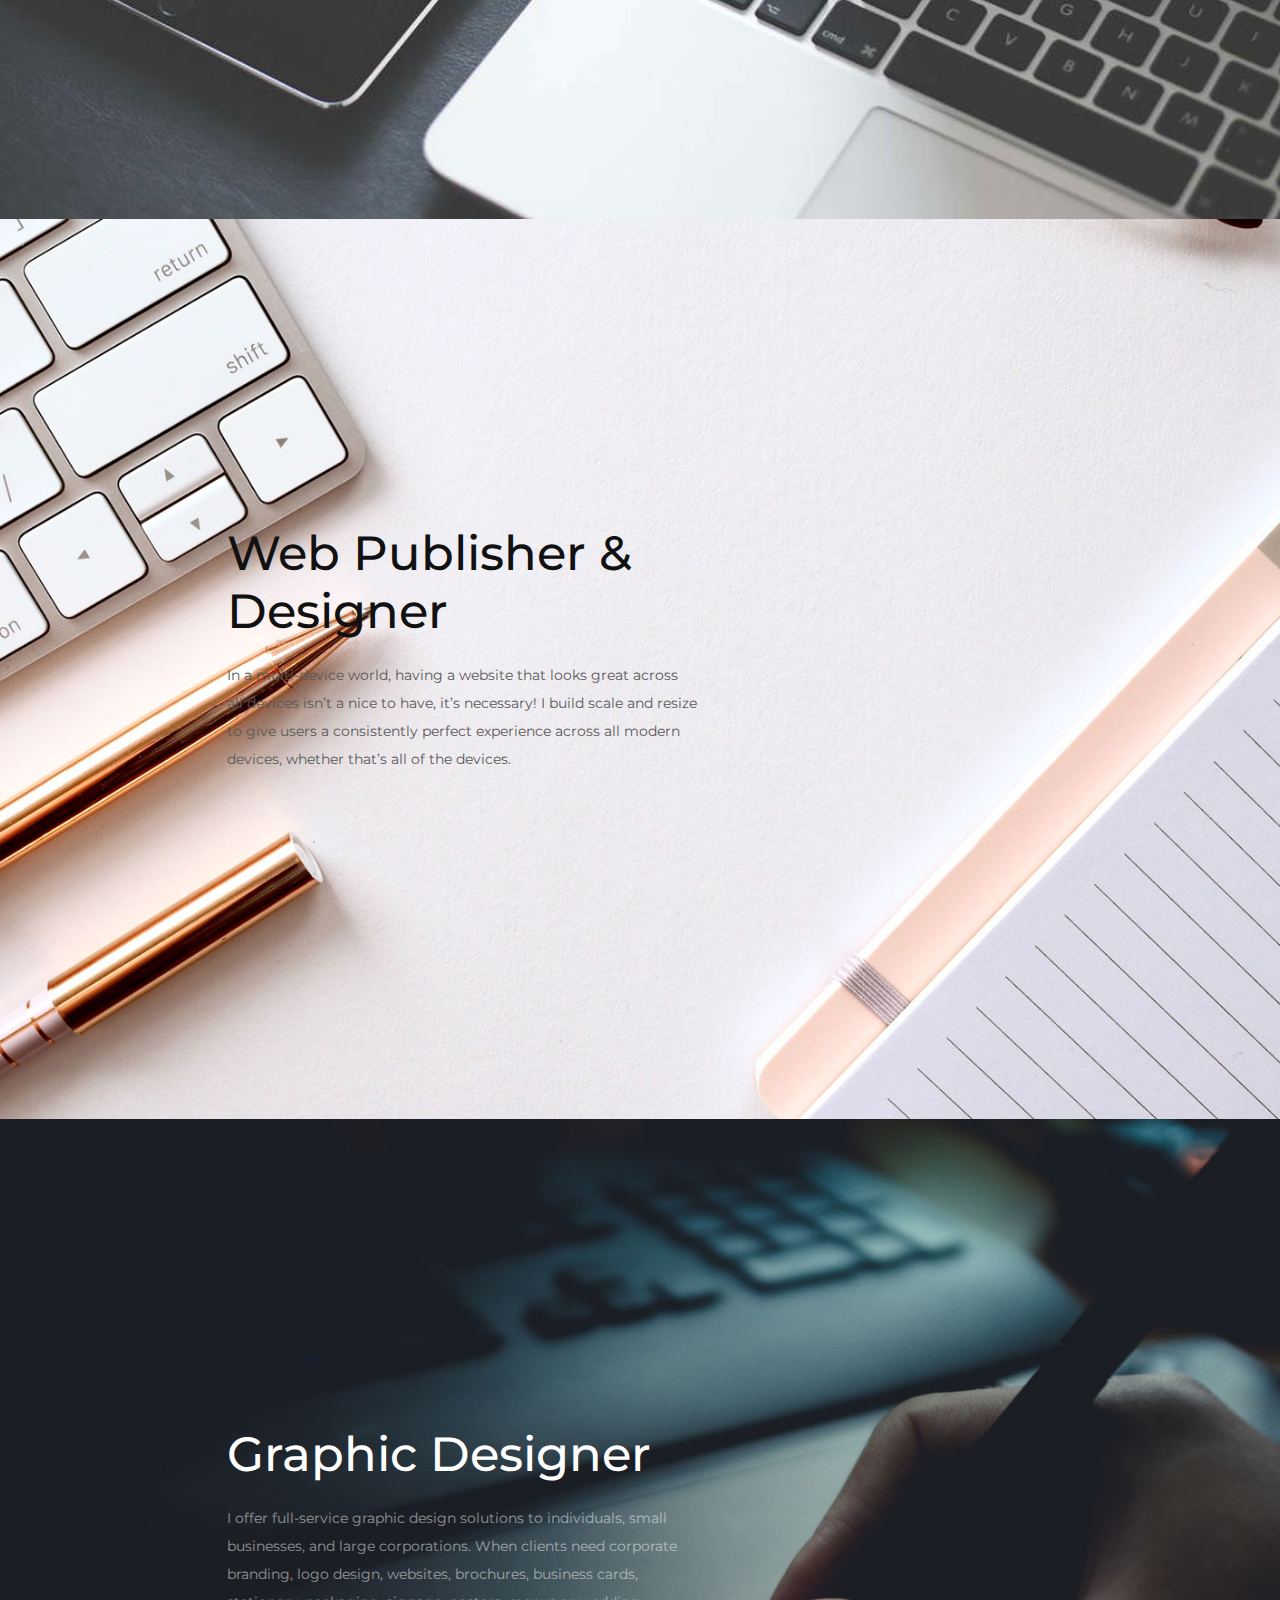
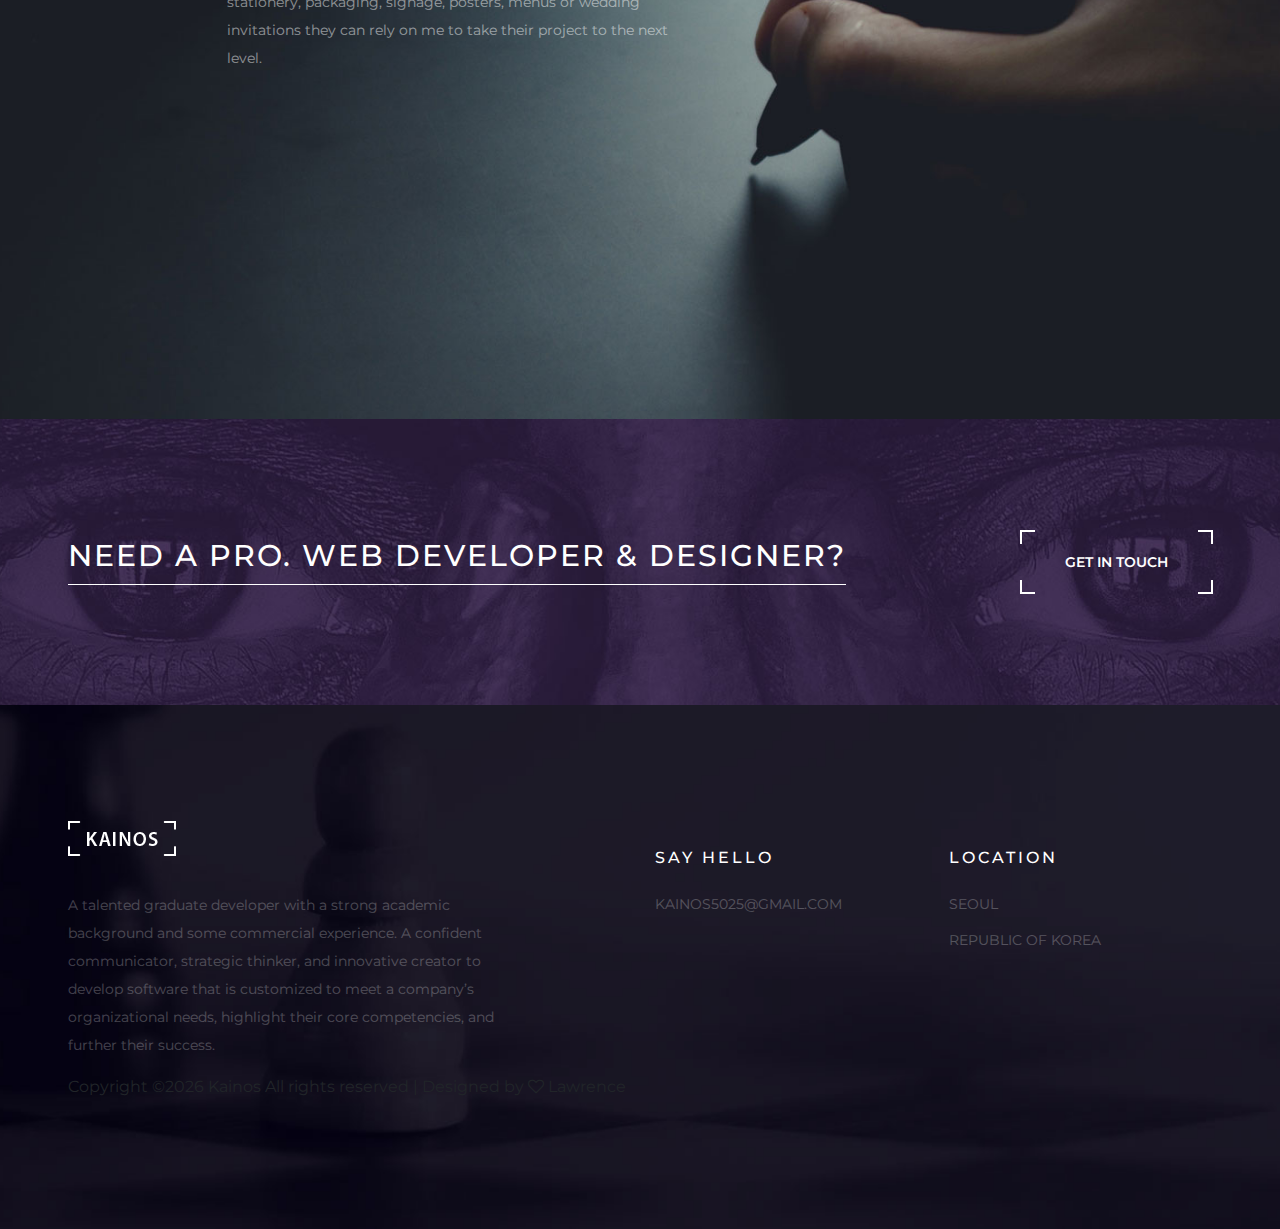
==== commit ff39edc1: "pf" ====
--- a/index.html
+++ b/index.html
@@ -42,12 +42,10 @@
 				<img src="img/logo.png" alt="">
 			</a>
 			<div class="header-social">
-				<!-- <a href=""><i class="fa fa-pinterest"></i></a> -->
-				<a href=""><i class="fa fa-facebook"></i></a>
-				<a href=""><i class="fa fa-instagram"></i></a>
-				<!-- <a href=""><i class="fa fa-twitter"></i></a> -->
-				<!-- <a href=""><i class="fa fa-dribbble"></i></a> -->
-				<!-- <a href=""><i class="fa fa-behance"></i></a> -->
+				<a href="https://www.facebook.com/jaewonstyle" target="_blank"><i class="fa fa-facebook"></i></a>
+				<a href="https://www.instagram.com/kainos_n" target="_blank"><i class="fa fa-instagram"></i></a>
+				<a href="https://www.linkedin.com/in/lawrencebang" target="_blank"><i class="fa fa-linkedin"></i></a>
+				<a href="https://www.dropbox.com/s/l00u7i7wnm2j8cu/Lawrence.docx?dl=0" target="_blank"><i class="fa fa-file"></i></a>
 			</div>
 			<div class="nav-switch">
 				<i class="fa fa-bars"></i>
